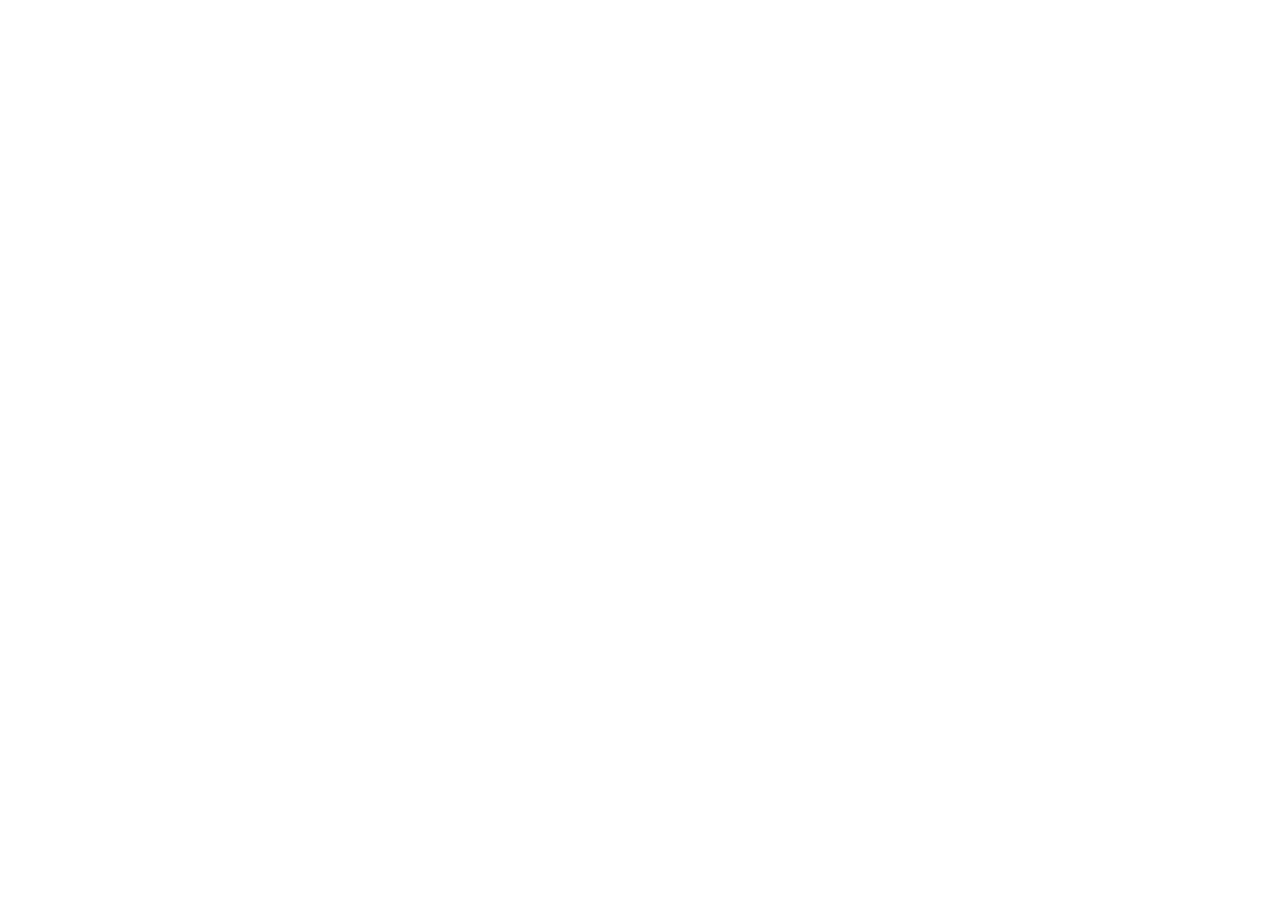
==== index.html @ 873c10d8 "the starting point" ====
<!DOCTYPE html>
<html lang="en">
<head>
	<meta charset="UTF-8">
	<meta http-equiv="X-UA-Compatible" content="IE=edge">
	<meta name="viewport" content="width=device-width, initial-scale=1.0">
	<title>Toybox Homepage</title>
	<link rel="stylesheet" href="./styles/styles.css">
</head>
<body>
    
</body>
</html>
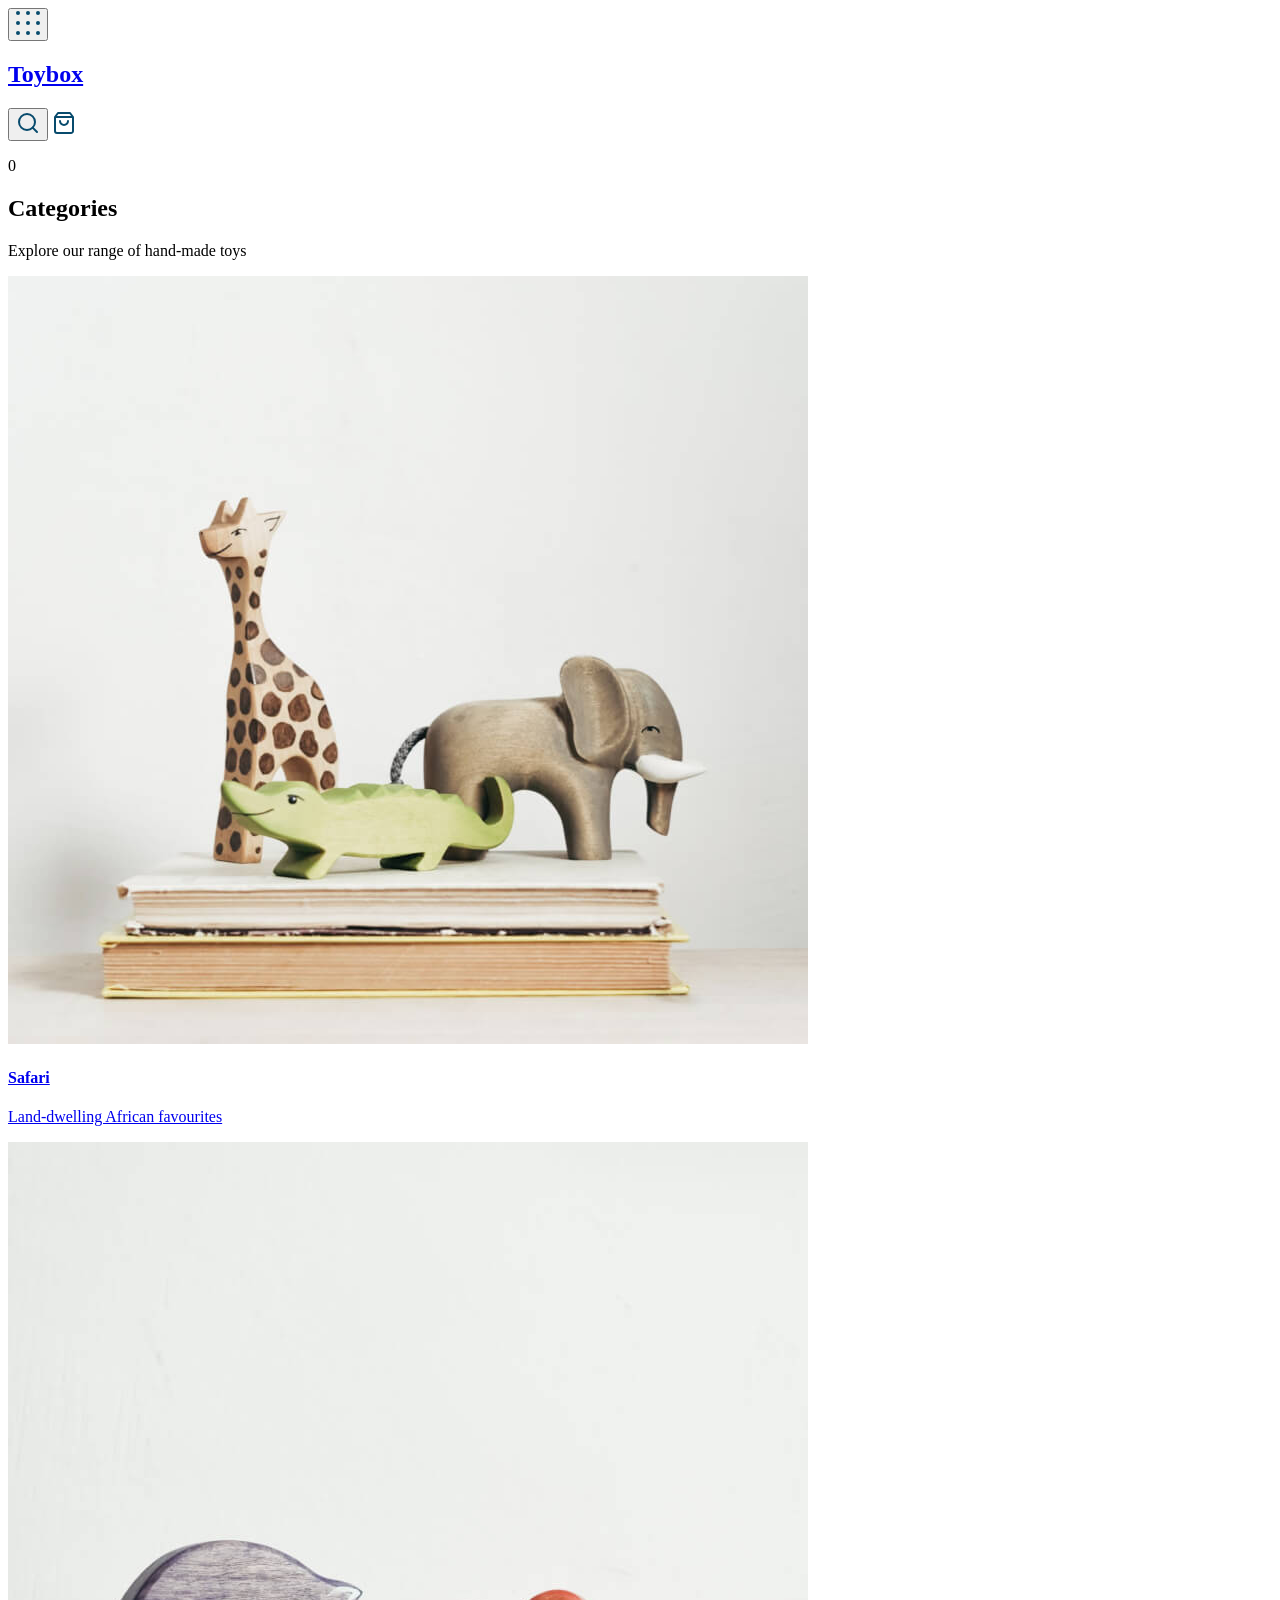
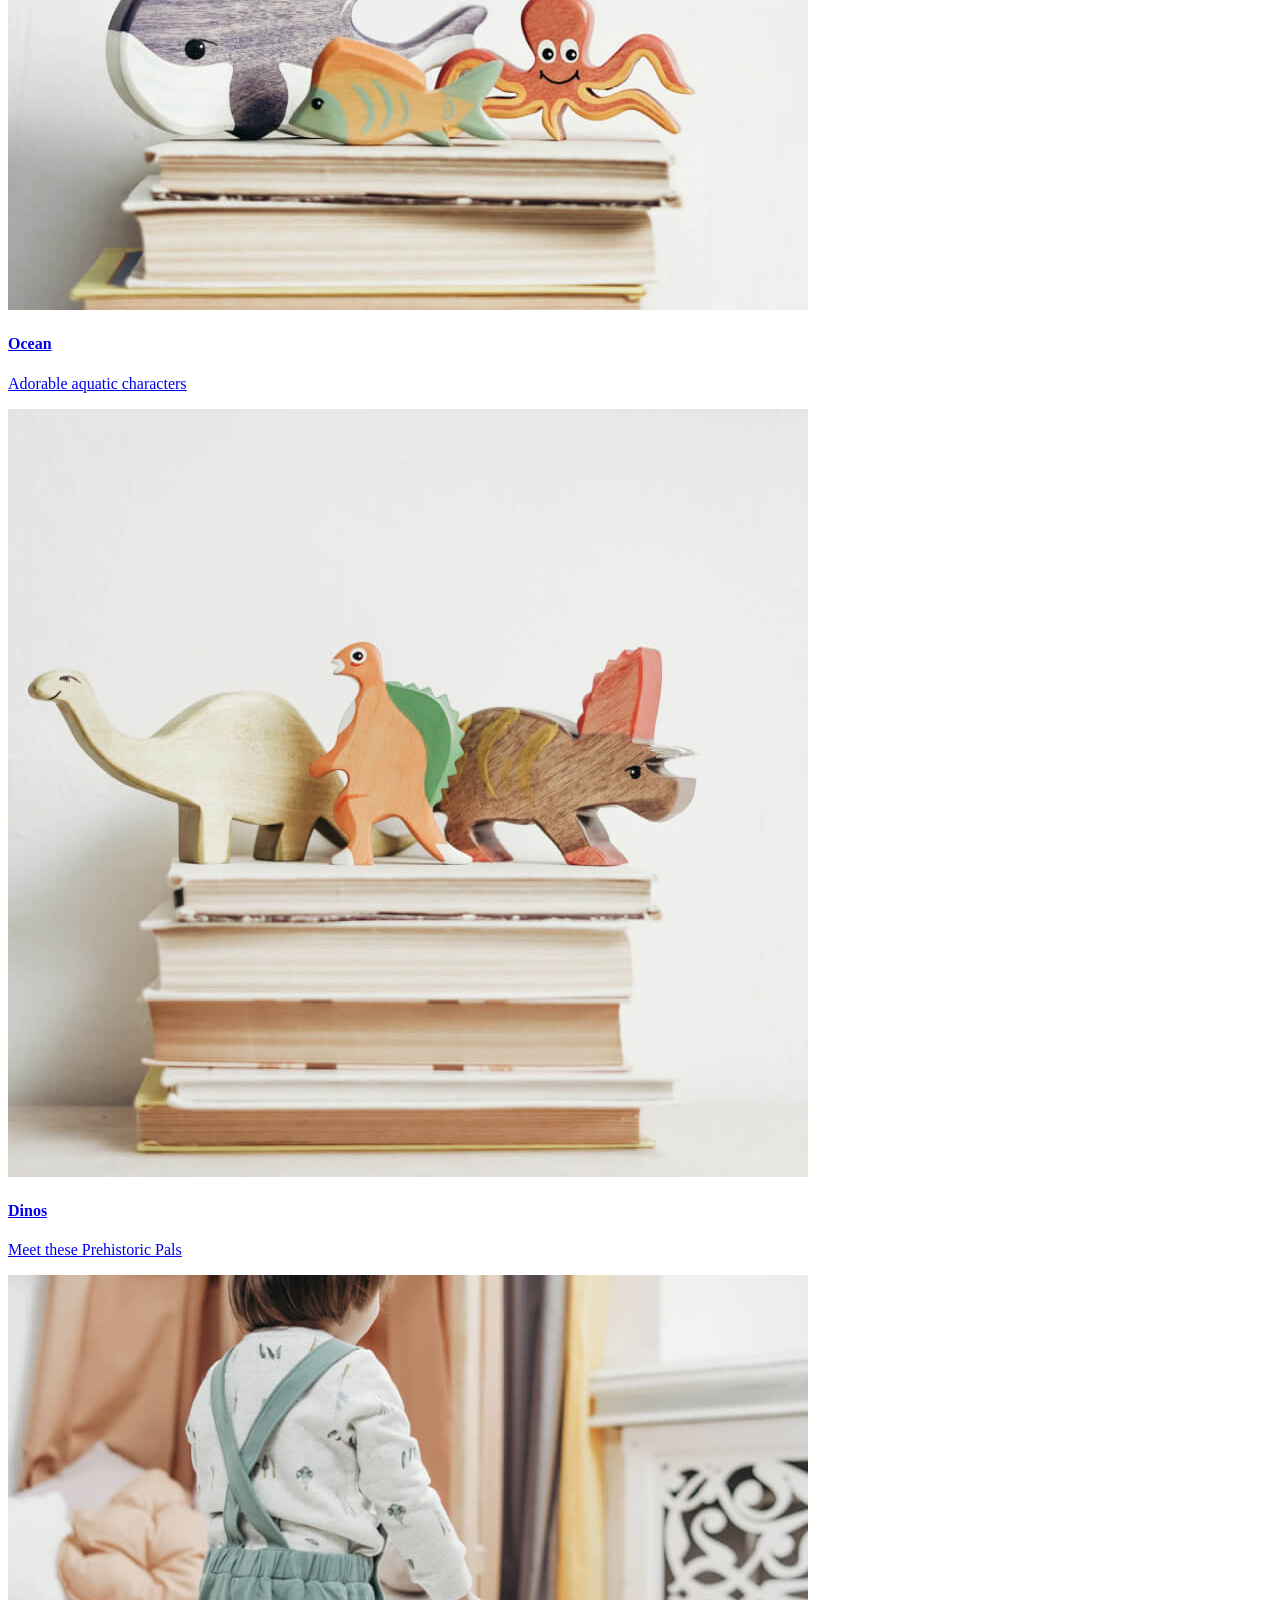
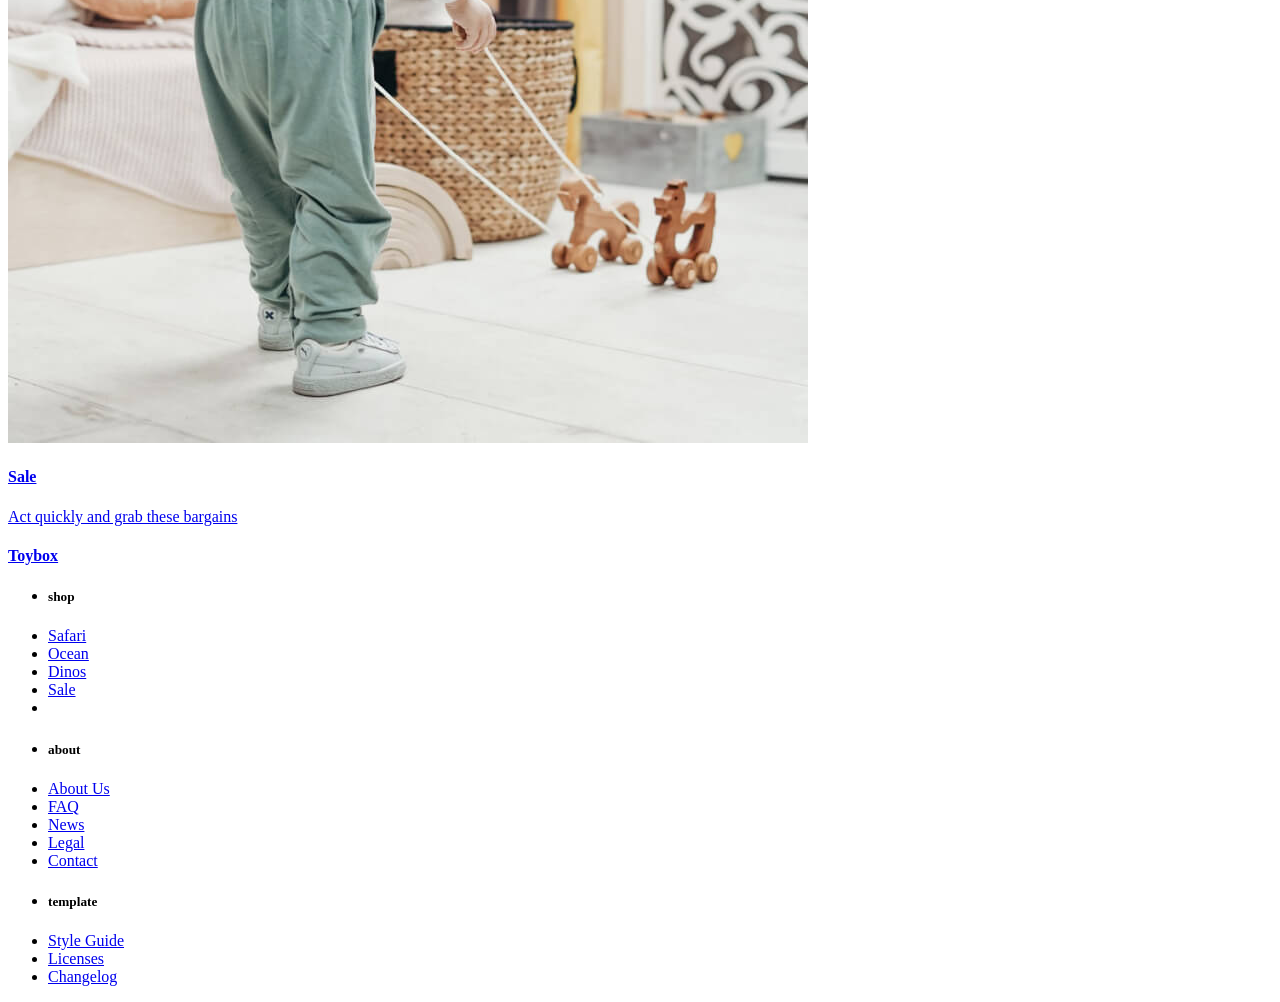
==== commit dffe9240: "HTML nearly fleshed out except for header and let them play section" ====
--- a/index.html
+++ b/index.html
@@ -8,6 +8,150 @@
 	<link rel="stylesheet" href="./styles/styles.css">
 </head>
 <body>
-    
+<!-- upper nav -->
+	<nav class="navBar">
+		<div class="wrapper">
+		<!-- left icon opens menu -->
+			<button class="menuIcon">
+				<img src="./assets/menu-button.svg" alt="open slide-out navigation">
+			</button>
+			<a href="#" class="logo">
+				<h1>Toybox</h1>
+			</a>
+			<div class="searchCart">
+				<button class="menuIcon">
+					<img src="./assets/search.svg" alt="search icon" class="searchIcon">
+				</button>
+				<a href="#" class="bag">
+					<img src="./assets/shop-bag.svg" alt="shopping bag icon" class="bagIcon">
+				</a>
+				<div class="counter">
+					<p class="smallCopy">0</p> 
+				</div>
+			</div> <!--.searchCart end -->
+		</div> <!--.wrapper end -->
+	</nav> <!-- nav end -->
+
+	<!-- header -->
+	<!-- flexbox with image on left, text on right h1 and paragraph and an h4? on top of the h1 -->
+		<!-- shop button -->
+
+<!-- main - Categories section h2-->
+	<main>
+		<section class="categories" id="categories">
+			<div class="wrapper">
+				<!-- h2 and p -->
+				<h2>Categories</h2>
+				<p>Explore our range of hand-made toys</p>
+
+				<!-- flexbox gallery of 4 image and text containers -->
+				<div class="categoryGallery">
+					<a href="#" class="item itemOne">
+						<img src="./assets/safari-trio.jpg" alt="Hand-carved safari animal toys">
+						<h4>Safari</h4>
+						<p>Land-dwelling African favourites</p>
+					</a>
+
+					<a href="#" class="item itemTwo">
+						<img src="./assets/ocean-trio.jpg" alt="Hand-carved ocean-themed animal toys">
+						<h4>Ocean</h4>
+						<p>Adorable aquatic characters</p>
+					</a>
+
+					<a href="#" class="item itemThree">
+						<img src="./assets/dino-trio.jpg" alt="Hand-carved dinosaur toys">
+						<h4>Dinos</h4>
+						<p>Meet these Prehistoric Pals</p>
+					</a>
+
+					<a href="#" class="item itemFour">
+						<img src="./assets/sale.jpg" alt="A toddler with two wooden toys">
+						<h4>Sale</h4>
+						<p>Act quickly and grab these bargains</p>
+					</a>
+
+				</div> <!-- .categoryGallery end -->
+				<!-- h3 and p -->
+				
+				
+			</div> <!-- .wrapper end -->
+		</section> <!-- .categories end -->
+	</main>
+
+<!-- Let them play section -->
+	<!-- full bleed background with centred box -->
+	<!-- h4 on top of an h2(??) and p with button -->
+
+<!-- footer -->
+	<footer id="footer">
+		<div class="wrapper">
+			<a href="#" class="logo">
+				<h4>Toybox</h4>
+			</a>
+
+			<div class="footerNav">
+				<nav>
+					<ul class="footerShop">
+						<li>
+							<h5>shop</h5>
+						</li>
+						<li>
+							<a href="#">Safari</a>
+						</li>
+						<li>
+							<a href="#">Ocean</a>
+						</li>
+						<li>
+							<a href="#">Dinos</a>
+						</li>
+						<li>
+							<a href="#">Sale</a>
+						</li>
+						<li>
+							<a href="#"></a>
+						</li>
+					</ul> <!-- .footerShop end -->
+
+					<ul class="footerAbout">
+						<li>
+							<h5>about</h5>
+						</li>
+						<li>
+							<a href="#">About Us</a>
+						</li>
+						<li>
+							<a href="#">FAQ</a>
+						</li>
+						<li>
+							<a href="#">News</a>
+						</li>
+						<li>
+							<a href="#">Legal</a>
+						</li>
+						<li>
+							<a href="#">Contact</a>
+						</li>
+					</ul> <!-- .footerAbout end -->
+
+					<ul class="footerTemplate">
+						<li>
+							<h5>template</h5>
+						</li>
+						<li>
+							<a href="#">Style Guide</a>
+						</li>
+						<li>
+							<a href="#">Licenses</a>
+						</li>
+						<li>
+							<a href="#">Changelog</a>
+						</li>
+					</ul> <!-- .footerTemplate end
+					-->
+				</nav> <!-- nav end -->
+			</div> <!-- .footerNav end -->
+		</div> <!-- .wrapper end -->
+	</footer>
+
 </body>
 </html>
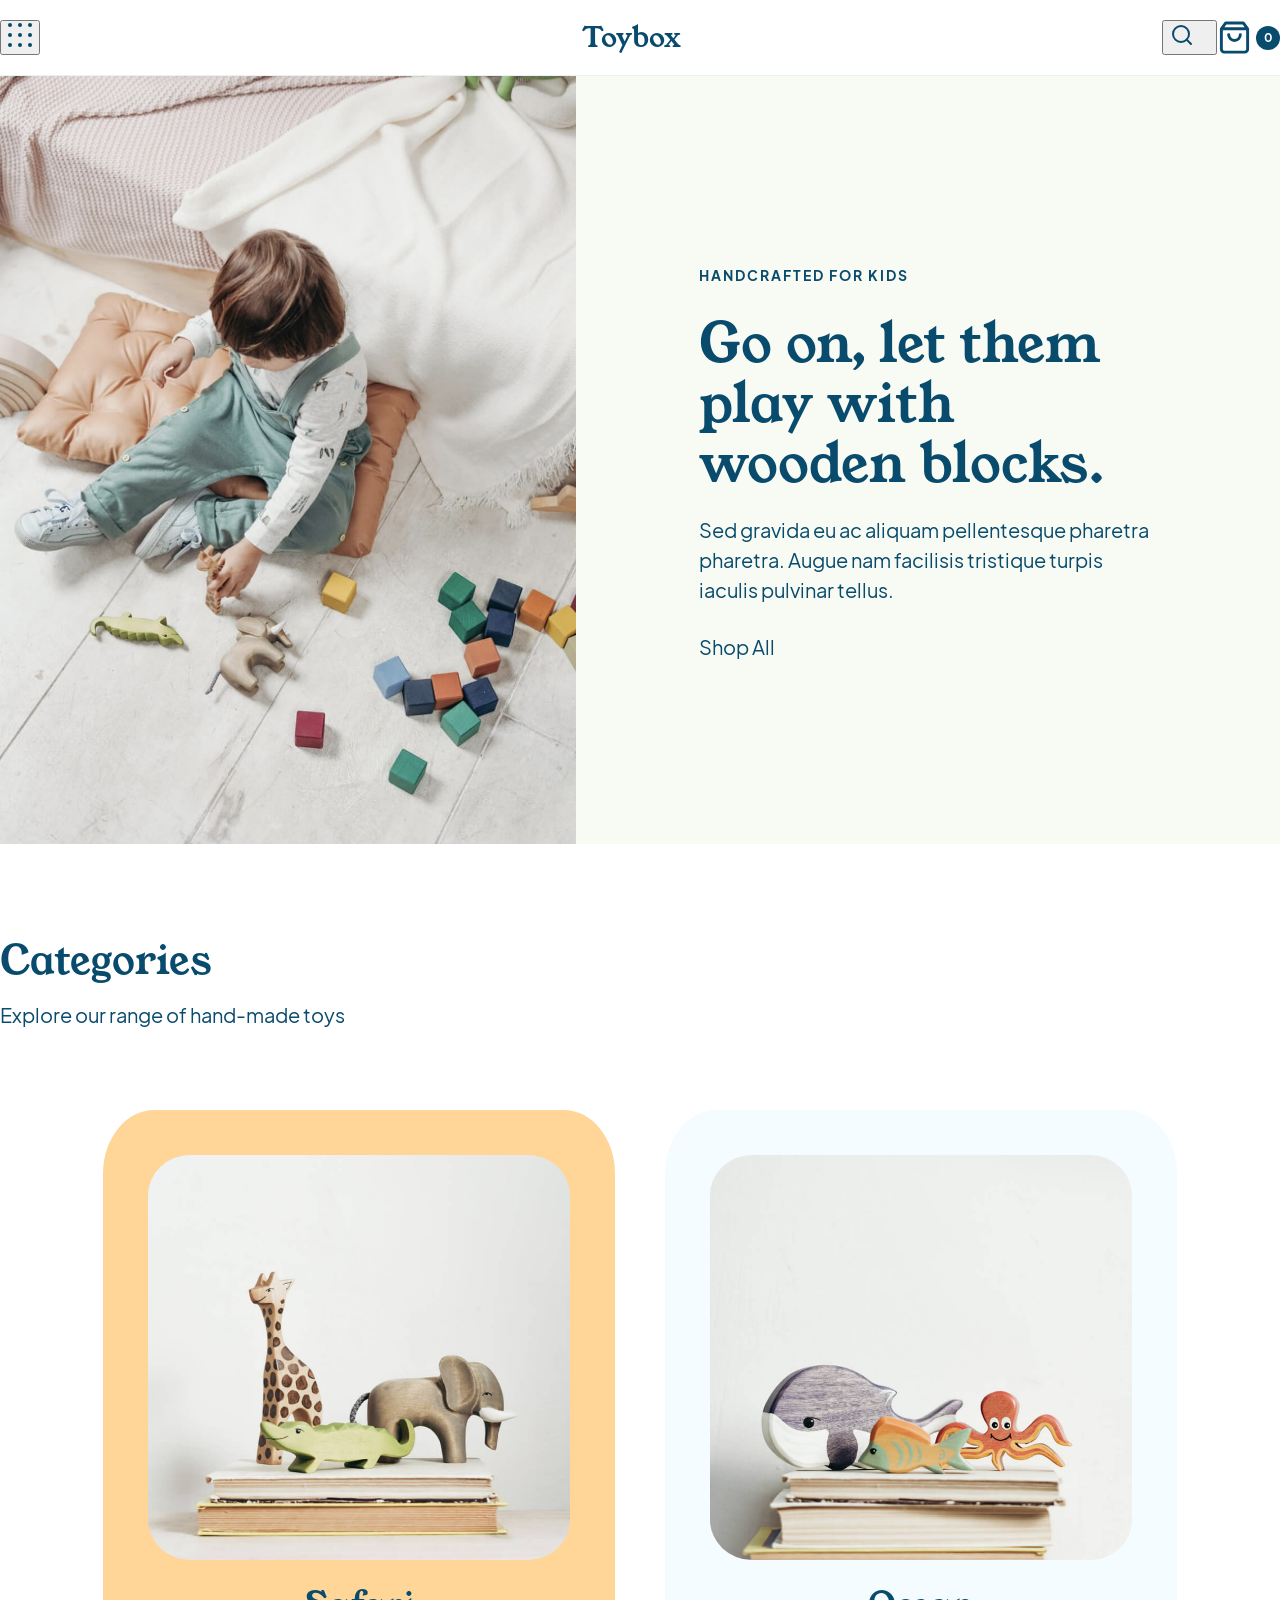
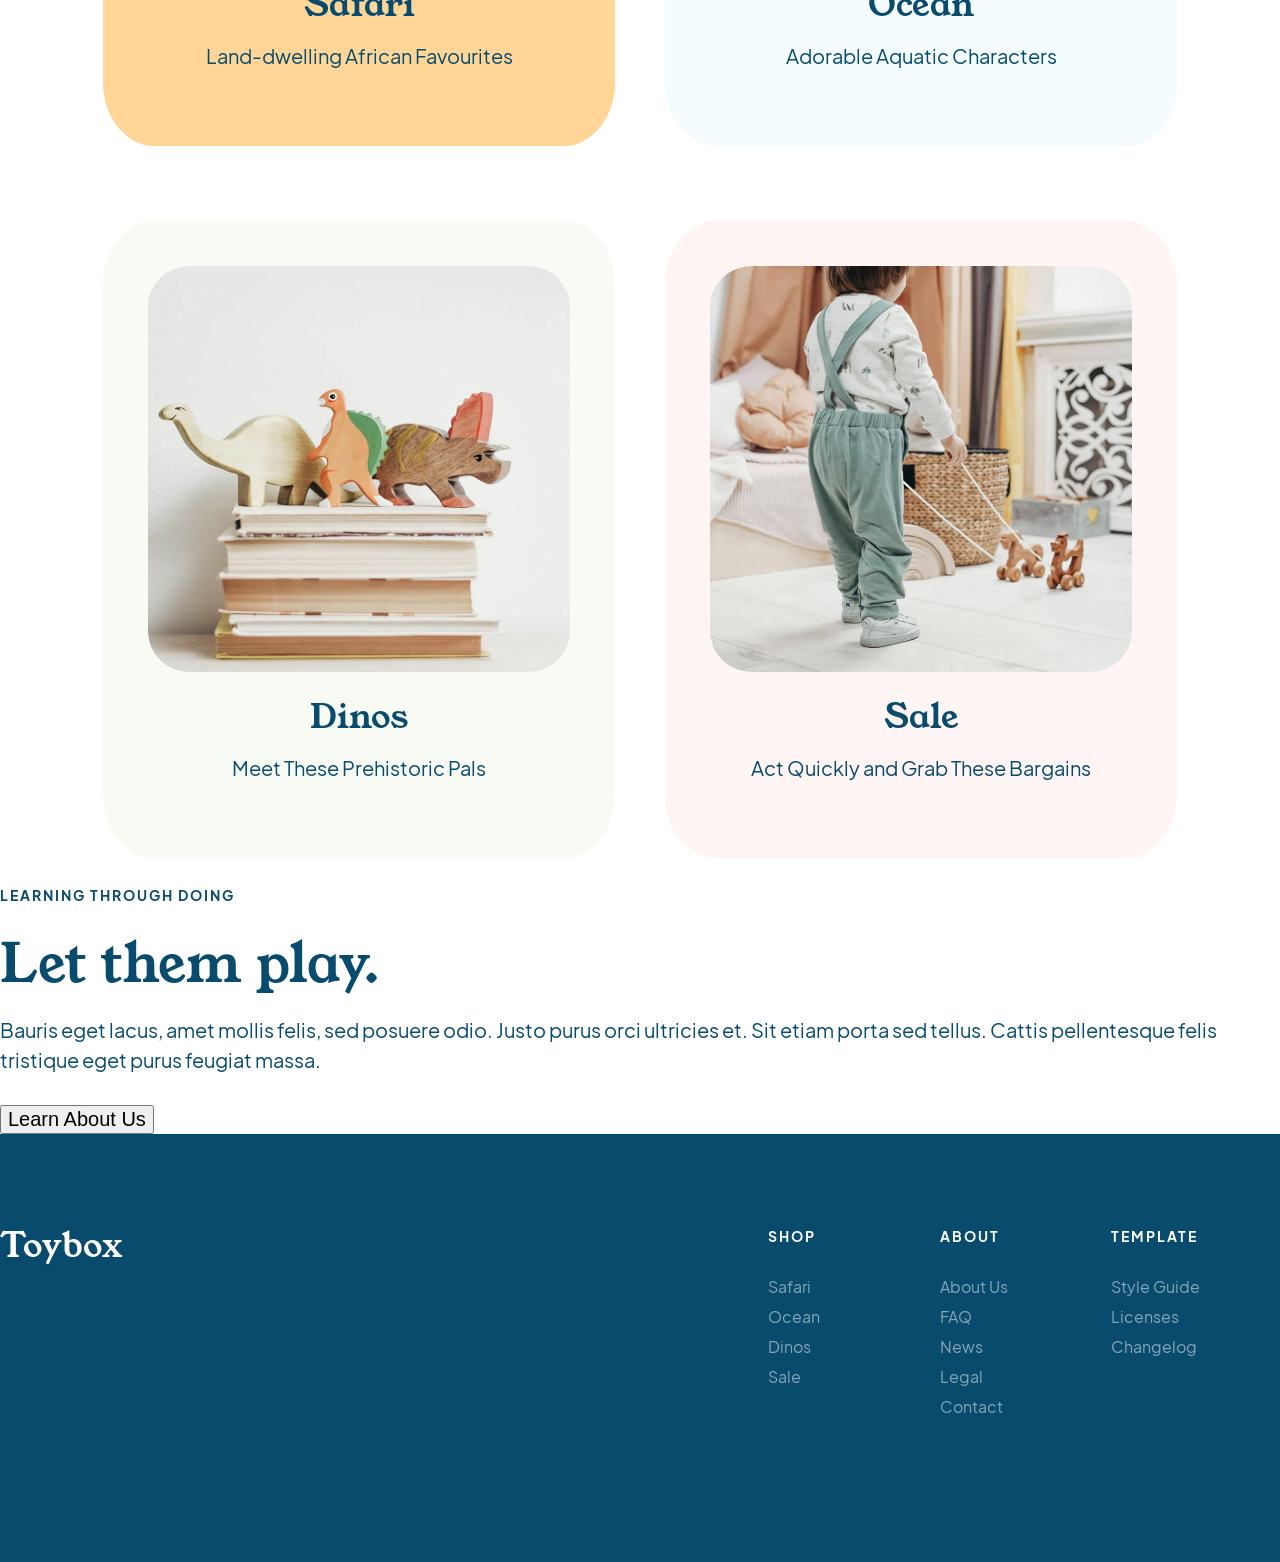
==== commit 0a86cdc5: "merged new code from Adrian" ====
--- a/index.html
+++ b/index.html
@@ -1,17 +1,17 @@
 <!DOCTYPE html>
 <html lang="en">
+
 <head>
 	<meta charset="UTF-8">
 	<meta http-equiv="X-UA-Compatible" content="IE=edge">
 	<meta name="viewport" content="width=device-width, initial-scale=1.0">
-	<title>Toybox Homepage</title>
+	<title>STARTER - Toybox Homepage</title>
 	<link rel="stylesheet" href="./styles/styles.css">
 </head>
+
 <body>
-<!-- upper nav -->
 	<nav class="navBar">
 		<div class="wrapper">
-		<!-- left icon opens menu -->
 			<button class="menuIcon">
 				<img src="./assets/menu-button.svg" alt="open slide-out navigation">
 			</button>
@@ -26,132 +26,157 @@
 					<img src="./assets/shop-bag.svg" alt="shopping bag icon" class="bagIcon">
 				</a>
 				<div class="counter">
-					<p class="smallCopy">0</p> 
+					<p class="smallCopy">0</p>
 				</div>
-			</div> <!--.searchCart end -->
-		</div> <!--.wrapper end -->
+			</div> <!-- .searchCart end -->
+		</div> <!-- .wrapper end -->
+
+		<div class="slideOutNav">
+			<div class="buttonContainer">
+				<button>
+					<img src="./assets/menu-close.svg" alt="close navigation">
+				</button>
+			</div>
+			<nav>
+				<ul class="mainMenu">
+					<li><a href="#">Shop</a></li>
+					<li><a href="#">About</a></li>
+					<li><a href="#">FAQ</a></li>
+					<li><a href="#">News</a></li>
+					<li><a href="#">Contact</a></li>
+				</ul>
+			</nav>
+		</div>
 	</nav> <!-- nav end -->
 
-	<!-- header -->
-	<!-- flexbox with image on left, text on right h1 and paragraph and an h4? on top of the h1 -->
-		<!-- shop button -->
+	<header>
+		<div class="headerImgContainer wrapper">
+			<img src="./assets/header-image.jpg"
+				alt="A child in overalls playing with colourful wooden blocks on the floor">
+		</div>
+		<div class="headerContent wrapper">
+			<div class="contentContainer">
+				<h5>Handcrafted for kids</h5>
+				<h3>Go on, let them play with wooden blocks.</h3>
+				<p>Sed gravida eu ac aliquam pellentesque pharetra pharetra. Augue nam facilisis tristique turpis
+					iaculis pulvinar tellus.</p>
+				<a class="button">Shop All</a>
+			</div>
+		</div>
+	</header>
 
-<!-- main - Categories section h2-->
 	<main>
 		<section class="categories" id="categories">
 			<div class="wrapper">
-				<!-- h2 and p -->
 				<h2>Categories</h2>
 				<p>Explore our range of hand-made toys</p>
+				<ul class="categoryGallery">
+					<li class="items itemOne">
+						<a href="">
+							<img src="./assets/safari-trio.jpg" alt="Hand-carved safari animal toys">
+							<h4>Safari</h4>
+							<p>Land-dwelling African Favourites</p>
+						</a>
+					</li>
+					<li class="items itemTwo">
+						<a href="">
+							<img src="./assets/ocean-trio.jpg" alt="A collection of ocean-themed animal toys">
+							<h4>Ocean</h4>
+							<p>Adorable Aquatic Characters</p>
+						</a>
+					</li>
+					<li class="items itemThree">
+						<a href="">
+							<img src="./assets/dino-trio.jpg" alt="Hand-carved dinosaur toys for kids">
+							<h4>Dinos</h4>
+							<p>Meet These Prehistoric Pals</p>
+						</a>
+					</li>
+					<li class="items itemFour">
+						<a href="">
+							<img src="./assets/sale.jpg" alt="A toddler pulling two wooden animals on wheels">
+							<h4>Sale</h4>
+							<p>Act Quickly and Grab These Bargains</p>
+						</a>
+					</li>
+				</ul> <!-- .categoryGallery END-->
+			</div> <!-- .wrapper END-->
+		</section> <!-- .categories END-->
+		<section class="play" id="play">
+			<div class="playContainer wrapper">
+				<h5>Learning Through Doing</h5>
+				<h3>Let them play.</h3>
+				<p>Bauris eget lacus, amet mollis felis, sed posuere odio. Justo purus orci ultricies et. Sit etiam
+					porta sed tellus. Cattis pellentesque felis tristique eget purus feugiat massa.</p>
+				<button class="solid">Learn About Us</button>
+			</div>
+		</section>
+	</main> <!-- main end -->
 
-				<!-- flexbox gallery of 4 image and text containers -->
-				<div class="categoryGallery">
-					<a href="#" class="item itemOne">
-						<img src="./assets/safari-trio.jpg" alt="Hand-carved safari animal toys">
-						<h4>Safari</h4>
-						<p>Land-dwelling African favourites</p>
-					</a>
-
-					<a href="#" class="item itemTwo">
-						<img src="./assets/ocean-trio.jpg" alt="Hand-carved ocean-themed animal toys">
-						<h4>Ocean</h4>
-						<p>Adorable aquatic characters</p>
-					</a>
-
-					<a href="#" class="item itemThree">
-						<img src="./assets/dino-trio.jpg" alt="Hand-carved dinosaur toys">
-						<h4>Dinos</h4>
-						<p>Meet these Prehistoric Pals</p>
-					</a>
-
-					<a href="#" class="item itemFour">
-						<img src="./assets/sale.jpg" alt="A toddler with two wooden toys">
-						<h4>Sale</h4>
-						<p>Act quickly and grab these bargains</p>
-					</a>
-
-				</div> <!-- .categoryGallery end -->
-				<!-- h3 and p -->
-				
-				
-			</div> <!-- .wrapper end -->
-		</section> <!-- .categories end -->
-	</main>
-
-<!-- Let them play section -->
-	<!-- full bleed background with centred box -->
-	<!-- h4 on top of an h2(??) and p with button -->
-
-<!-- footer -->
 	<footer id="footer">
 		<div class="wrapper">
-			<a href="#" class="logo">
-				<h4>Toybox</h4>
-			</a>
+			<div class="footerFlexContainer">
+				<a href="" class="logo">
+					<h4>Toybox</h4>
+				</a>
+				<div class="footerNav">
+					<nav>
+						<ul class="footerShop">
+							<li>
+								<h5>Shop</h5>
+							</li>
+							<li>
+								<a href="">Safari</a>
+							</li>
+							<li>
+								<a href="">Ocean</a>
+							</li>
+							<li>
+								<a href="">Dinos</a>
+							</li>
+							<li>
+								<a href="">Sale</a>
+							</li>
+						</ul>
+						<ul class="footerAbout">
+							<li>
+								<h5>About</h5>
+							</li>
+							<li>
+								<a href="">About Us</a>
+							</li>
+							<li>
+								<a href="">FAQ</a>
+							</li>
+							<li>
+								<a href="">News</a>
+							</li>
+							<li>
+								<a href="">Legal</a>
+							</li>
+							<li>
+								<a href="">Contact</a>
+							</li>
+						</ul>
+						<ul class="footerTemp">
+							<li>
+								<h5>Template</h5>
+							</li>
+							<li>
+								<a href="">Style Guide</a>
+							</li>
+							<li>
+								<a href="">Licenses</a>
+							</li>
+							<li>
+								<a href="">Changelog</a>
+							</li>
+						</ul>
+					</nav>
+				</div> <!-- .footerNav END -->
+			</div> <!-- .footerFlexContainer END-->
+		</div> <!-- .wrapper END-->
+	</footer>
+</body>
 
-			<div class="footerNav">
-				<nav>
-					<ul class="footerShop">
-						<li>
-							<h5>shop</h5>
-						</li>
-						<li>
-							<a href="#">Safari</a>
-						</li>
-						<li>
-							<a href="#">Ocean</a>
-						</li>
-						<li>
-							<a href="#">Dinos</a>
-						</li>
-						<li>
-							<a href="#">Sale</a>
-						</li>
-						<li>
-							<a href="#"></a>
-						</li>
-					</ul> <!-- .footerShop end -->
-
-					<ul class="footerAbout">
-						<li>
-							<h5>about</h5>
-						</li>
-						<li>
-							<a href="#">About Us</a>
-						</li>
-						<li>
-							<a href="#">FAQ</a>
-						</li>
-						<li>
-							<a href="#">News</a>
-						</li>
-						<li>
-							<a href="#">Legal</a>
-						</li>
-						<li>
-							<a href="#">Contact</a>
-						</li>
-					</ul> <!-- .footerAbout end -->
-
-					<ul class="footerTemplate">
-						<li>
-							<h5>template</h5>
-						</li>
-						<li>
-							<a href="#">Style Guide</a>
-						</li>
-						<li>
-							<a href="#">Licenses</a>
-						</li>
-						<li>
-							<a href="#">Changelog</a>
-						</li>
-					</ul> <!-- .footerTemplate end
-					-->
-				</nav> <!-- nav end -->
-			</div> <!-- .footerNav end -->
-		</div> <!-- .wrapper end -->
-	</footer>
-
-</body>
 </html>
--- a/styles/styles.css
+++ b/styles/styles.css
@@ -0,0 +1,627 @@
+html {
+  line-height: 1.15;
+  -ms-text-size-adjust: 100%;
+  -webkit-text-size-adjust: 100%;
+}
+
+body {
+  margin: 0;
+}
+
+article, aside, footer, header, nav, section {
+  display: block;
+}
+
+h1 {
+  font-size: 2em;
+  margin: 0.67em 0;
+}
+
+figcaption, figure, main {
+  display: block;
+}
+
+figure {
+  margin: 1em 40px;
+}
+
+hr {
+  -webkit-box-sizing: content-box;
+          box-sizing: content-box;
+  height: 0;
+  overflow: visible;
+}
+
+pre {
+  font-family: monospace, monospace;
+  font-size: 1em;
+}
+
+a {
+  background-color: transparent;
+  -webkit-text-decoration-skip: objects;
+}
+
+abbr[title] {
+  border-bottom: none;
+  text-decoration: underline;
+  -webkit-text-decoration: underline dotted;
+          text-decoration: underline dotted;
+}
+
+b, strong {
+  font-weight: inherit;
+}
+
+b, strong {
+  font-weight: bolder;
+}
+
+code, kbd, samp {
+  font-family: monospace, monospace;
+  font-size: 1em;
+}
+
+dfn {
+  font-style: italic;
+}
+
+mark {
+  background-color: #ff0;
+  color: #000;
+}
+
+small {
+  font-size: 80%;
+}
+
+sub, sup {
+  font-size: 75%;
+  line-height: 0;
+  position: relative;
+  vertical-align: baseline;
+}
+
+sub {
+  bottom: -0.25em;
+}
+
+sup {
+  top: -0.5em;
+}
+
+audio, video {
+  display: inline-block;
+}
+
+audio:not([controls]) {
+  display: none;
+  height: 0;
+}
+
+img {
+  border-style: none;
+}
+
+svg:not(:root) {
+  overflow: hidden;
+}
+
+button, input, optgroup, select, textarea {
+  font-family: sans-serif;
+  font-size: 100%;
+  line-height: 1.15;
+  margin: 0;
+}
+
+button, input {
+  overflow: visible;
+}
+
+button, select {
+  text-transform: none;
+}
+
+button, html [type=button], [type=reset], [type=submit] {
+  -webkit-appearance: button;
+}
+
+button::-moz-focus-inner, [type=button]::-moz-focus-inner, [type=reset]::-moz-focus-inner, [type=submit]::-moz-focus-inner {
+  border-style: none;
+  padding: 0;
+}
+
+button:-moz-focusring, [type=button]:-moz-focusring, [type=reset]:-moz-focusring, [type=submit]:-moz-focusring {
+  outline: 1px dotted ButtonText;
+}
+
+fieldset {
+  padding: 0.35em 0.75em 0.625em;
+}
+
+legend {
+  -webkit-box-sizing: border-box;
+          box-sizing: border-box;
+  color: inherit;
+  display: table;
+  max-width: 100%;
+  padding: 0;
+  white-space: normal;
+}
+
+progress {
+  display: inline-block;
+  vertical-align: baseline;
+}
+
+textarea {
+  overflow: auto;
+}
+
+[type=checkbox], [type=radio] {
+  -webkit-box-sizing: border-box;
+          box-sizing: border-box;
+  padding: 0;
+}
+
+[type=number]::-webkit-inner-spin-button, [type=number]::-webkit-outer-spin-button {
+  height: auto;
+}
+
+[type=search] {
+  -webkit-appearance: textfield;
+  outline-offset: -2px;
+}
+
+[type=search]::-webkit-search-cancel-button, [type=search]::-webkit-search-decoration {
+  -webkit-appearance: none;
+}
+
+::-webkit-file-upload-button {
+  -webkit-appearance: button;
+  font: inherit;
+}
+
+details, menu {
+  display: block;
+}
+
+summary {
+  display: list-item;
+}
+
+canvas {
+  display: inline-block;
+}
+
+template {
+  display: none;
+}
+
+[hidden] {
+  display: none;
+}
+
+html {
+  -webkit-box-sizing: border-box;
+          box-sizing: border-box;
+}
+
+*, *:before, *:after {
+  -webkit-box-sizing: inherit;
+          box-sizing: inherit;
+}
+
+.sr-only {
+  position: absolute;
+  width: 1px;
+  height: 1px;
+  margin: -1px;
+  border: 0;
+  padding: 0;
+  white-space: nowrap;
+  -webkit-clip-path: inset(100%);
+          clip-path: inset(100%);
+  clip: rect(0 0 0 0);
+  overflow: hidden;
+}
+
+/* site fonts */
+/* site colours */
+/* import Jakarta Sans font */
+@font-face {
+  font-family: "Jakarta Sans";
+  src: url("../fonts/PlusJakarta_Sans-2.5/webfonts/PlusJakartaSans-Regular.woff"), url("../fonts/PlusJakarta_Sans-2.5/static/PlusJakartaSans-Regular.ttf"), url("../fonts/PlusJakarta_Sans-2.5/webfonts/PlusJakartaSans-Regular.woff2");
+  font-weight: normal;
+}
+/* import Jakarta Sans font in bold */
+@font-face {
+  font-family: "Jakarta Sans";
+  src: url("../fonts/PlusJakarta_Sans-2.5/webfonts/PlusJakartaSans-Bold.woff"), url(../fonts/PlusJakarta_Sans-2.5/webfonts/PlusJakartaSans-Bold.woff2), url(../fonts/PlusJakarta_Sans-2.5/static/PlusJakartaSans-Bold.ttf);
+  font-weight: bold;
+}
+/* import Young Serif font */
+@font-face {
+  font-family: "Young Serif";
+  src: url("../fonts/youngserif/YoungSerif-Regular.otf");
+}
+html {
+  /* if we set our root element font-size to 125%, then 1 rem = 20px */
+  font-size: 125%;
+}
+
+body {
+  font-family: "Jakarta Sans";
+  font-size: 1rem;
+  color: #084b6d;
+}
+
+h1,
+h2,
+h3,
+h4,
+blockquote {
+  font-family: "Young Serif";
+  font-weight: normal;
+  color: #084b6d;
+  margin: 0;
+}
+
+h1 {
+  font-size: 1.4rem;
+}
+
+h2 {
+  font-size: 2rem;
+  line-height: 2.4rem;
+  margin-bottom: 18px;
+}
+
+h3 {
+  font-size: 2.7rem;
+  line-height: 3rem;
+  margin-bottom: 24px;
+}
+
+h4 {
+  font-size: 1.7rem;
+  line-height: 2rem;
+  margin-bottom: 18px;
+}
+
+h5 {
+  font-size: 0.7rem;
+  font-weight: bold;
+  line-height: 1.2rem;
+  letter-spacing: 0.1rem;
+  text-transform: uppercase;
+  margin: 0 0 24px 0;
+}
+
+p {
+  line-height: 1.5rem;
+  margin: 0 0 30px 0;
+}
+p.smallCopy {
+  font-size: 0.6rem;
+  line-height: 1.2rem;
+  font-weight: bold;
+  margin: 0;
+}
+
+ul,
+li,
+a,
+input {
+  padding: 0;
+  margin: 0;
+}
+
+ul {
+  list-style: none;
+}
+
+a {
+  text-decoration: none;
+  color: inherit;
+  cursor: pointer;
+  -webkit-transition: 0.3s;
+  transition: 0.3s;
+}
+
+header {
+  background-color: #f8fbf3;
+  margin-bottom: 90px;
+  display: -webkit-box;
+  display: -ms-flexbox;
+  display: flex;
+  -webkit-box-align: center;
+      -ms-flex-align: center;
+          align-items: center;
+  -ms-flex-wrap: wrap;
+      flex-wrap: wrap;
+}
+header .headerImgContainer {
+  width: 45%;
+}
+header .headerImgContainer img {
+  max-width: 100%;
+  vertical-align: middle;
+}
+header .headerContent {
+  width: 55%;
+  color: #084b6d;
+}
+header .headerContent .contentContainer {
+  margin: 0 auto;
+  width: 65%;
+}
+
+footer {
+  background-color: #084b6d;
+  color: #fff;
+  padding: 90px 0 50px 0;
+}
+footer .footerFlexContainer {
+  display: -webkit-box;
+  display: -ms-flexbox;
+  display: flex;
+  -webkit-box-pack: justify;
+      -ms-flex-pack: justify;
+          justify-content: space-between;
+  margin-bottom: 90px;
+}
+footer .footerFlexContainer h4 {
+  color: #fff;
+}
+footer .footerNav {
+  width: 40%;
+}
+footer .footerNav nav {
+  display: -webkit-box;
+  display: -ms-flexbox;
+  display: flex;
+  -webkit-box-pack: justify;
+      -ms-flex-pack: justify;
+          justify-content: space-between;
+}
+footer .footerNav nav ul {
+  width: 33%;
+}
+footer .footerNav nav a {
+  color: rgba(255, 255, 255, 0.5);
+  font-size: 0.8rem;
+  line-height: 1.5rem;
+}
+footer .footerNav nav a:hover {
+  color: white;
+}
+footer .footerNav nav a:focus {
+  color: white;
+}
+
+.navBar {
+  position: sticky;
+  top: 0;
+  z-index: 10;
+  border-bottom: 1px solid rgba(8, 75, 109, 0.08);
+  background-color: #fff;
+}
+.navBar .wrapper {
+  display: -webkit-box;
+  display: -ms-flexbox;
+  display: flex;
+  -webkit-box-pack: justify;
+      -ms-flex-pack: justify;
+          justify-content: space-between;
+  padding: 20px 0;
+}
+.navBar .searchCart {
+  display: -webkit-box;
+  display: -ms-flexbox;
+  display: flex;
+}
+.navBar .searchCart .searchIcon,
+.navBar .searchCart .bag {
+  margin-right: 15px;
+}
+.navBar a {
+  display: -webkit-box;
+  display: -ms-flexbox;
+  display: flex;
+}
+.navBar .logo {
+  margin-left: 60px;
+}
+.navBar .counter {
+  display: -webkit-box;
+  display: -ms-flexbox;
+  display: flex;
+  -webkit-box-align: center;
+      -ms-flex-align: center;
+          align-items: center;
+}
+.navBar .counter p {
+  width: 24px;
+  height: 24px;
+  background-color: #084b6d;
+  color: #fff;
+  text-align: center;
+  border-radius: 50%;
+}
+
+.slideOutNav {
+  padding: 35px 50px;
+  border-right: 1px solid #f4fcff;
+  width: 100%;
+  max-width: 506px;
+  height: 100vh;
+  background-color: #084b6d;
+  color: #fff;
+  display: -webkit-box;
+  display: -ms-flexbox;
+  display: flex;
+  -webkit-box-orient: vertical;
+  -webkit-box-direction: normal;
+      -ms-flex-direction: column;
+          flex-direction: column;
+  position: fixed;
+  top: 0;
+  left: -506px;
+  z-index: 20;
+  -webkit-transition: 0.75s;
+  transition: 0.75s;
+}
+.slideOutNav .buttonContainer {
+  display: -webkit-box;
+  display: -ms-flexbox;
+  display: flex;
+  -webkit-box-pack: end;
+      -ms-flex-pack: end;
+          justify-content: flex-end;
+}
+.slideOutNav .buttonContainer button {
+  padding: 10px 0 10px 20px;
+}
+.slideOutNav .mainMenu a {
+  font-family: "Young Serif";
+  font-size: 1.6rem;
+  line-height: 2.5rem;
+  color: white;
+}
+.slideOutNav .mainMenu a:hover {
+  color: rgba(255, 255, 255, 0.5);
+}
+.slideOutNav .mainMenu a:focus {
+  color: rgba(255, 255, 255, 0.5);
+}
+
+.categoryGallery {
+  display: -webkit-box;
+  display: -ms-flexbox;
+  display: flex;
+  -ms-flex-wrap: wrap;
+      flex-wrap: wrap;
+  -webkit-box-pack: center;
+      -ms-flex-pack: center;
+          justify-content: center;
+  -webkit-box-align: center;
+      -ms-flex-align: center;
+          align-items: center;
+  width: 100%;
+}
+.categoryGallery .item {
+  -ms-flex-preferred-size: 40%;
+      flex-basis: 40%;
+  padding: 45px;
+  margin: 50px 25px 25px;
+  border-radius: 10%;
+  display: -webkit-box;
+  display: -ms-flexbox;
+  display: flex;
+  -webkit-box-orient: vertical;
+  -webkit-box-direction: normal;
+      -ms-flex-direction: column;
+          flex-direction: column;
+  -webkit-box-pack: center;
+      -ms-flex-pack: center;
+          justify-content: center;
+  -webkit-box-align: center;
+      -ms-flex-align: center;
+          align-items: center;
+  text-align: center;
+}
+.categoryGallery .item img {
+  max-width: 100%;
+  border-radius: 10%;
+  margin-bottom: 20px;
+}
+.categoryGallery .item:hover {
+  scale: 0.95; /* transform: scale() is legacy */
+}
+.categoryGallery .itemOne {
+  background-color: #ffd698;
+}
+.categoryGallery .itemTwo {
+  background-color: #f4fcff;
+}
+.categoryGallery .itemThree {
+  background-color: #f8fbf3;
+}
+.categoryGallery .itemFour {
+  background-color: #fff5f5;
+}
+
+.categoryGallery {
+  display: -webkit-box;
+  display: -ms-flexbox;
+  display: flex;
+  -ms-flex-wrap: wrap;
+      flex-wrap: wrap;
+  width: 100%;
+  -webkit-box-pack: center;
+      -ms-flex-pack: center;
+          justify-content: center;
+  -webkit-box-align: center;
+      -ms-flex-align: center;
+          align-items: center;
+}
+.categoryGallery .items {
+  -ms-flex-preferred-size: 40%;
+      flex-basis: 40%;
+  padding: 45px;
+  margin: 50px 25px 25px;
+  border-radius: 10%;
+  display: -webkit-box;
+  display: -ms-flexbox;
+  display: flex;
+  -webkit-box-orient: vertical;
+  -webkit-box-direction: normal;
+      -ms-flex-direction: column;
+          flex-direction: column;
+  -webkit-box-align: center;
+      -ms-flex-align: center;
+          align-items: center;
+  -webkit-box-pack: center;
+      -ms-flex-pack: center;
+          justify-content: center;
+  text-align: center;
+}
+.categoryGallery .items img {
+  max-width: 100%;
+  border-radius: 10%;
+  margin-bottom: 20px;
+}
+.categoryGallery .items:hover {
+  -webkit-transform: scale(0.95);
+          transform: scale(0.95);
+}
+.categoryGallery .items:focus {
+  -webkit-transform: scale(0.95);
+          transform: scale(0.95);
+}
+.categoryGallery .itemOne {
+  background-color: #ffd698;
+}
+.categoryGallery .itemTwo {
+  background-color: #f4fcff;
+}
+.categoryGallery .itemThree {
+  background-color: #f8fbf3;
+}
+.categoryGallery .itemFour {
+  background-color: #fff5f5;
+}
+
+@media (max-width: 1000px) {
+  /* all of our styles for smaller DESKTOP devices will go within this breakpoint */
+  .item p {
+    font-size: 0.8rem;
+  }
+}
+@media (max-width: 800px) {
+  /* all of our styles for TABLET devices will go within this breakpoint */
+}
+@media (max-width: 500px) {
+  /* all of our styles for MOBILE devices will go within this breakpoint */
+}
